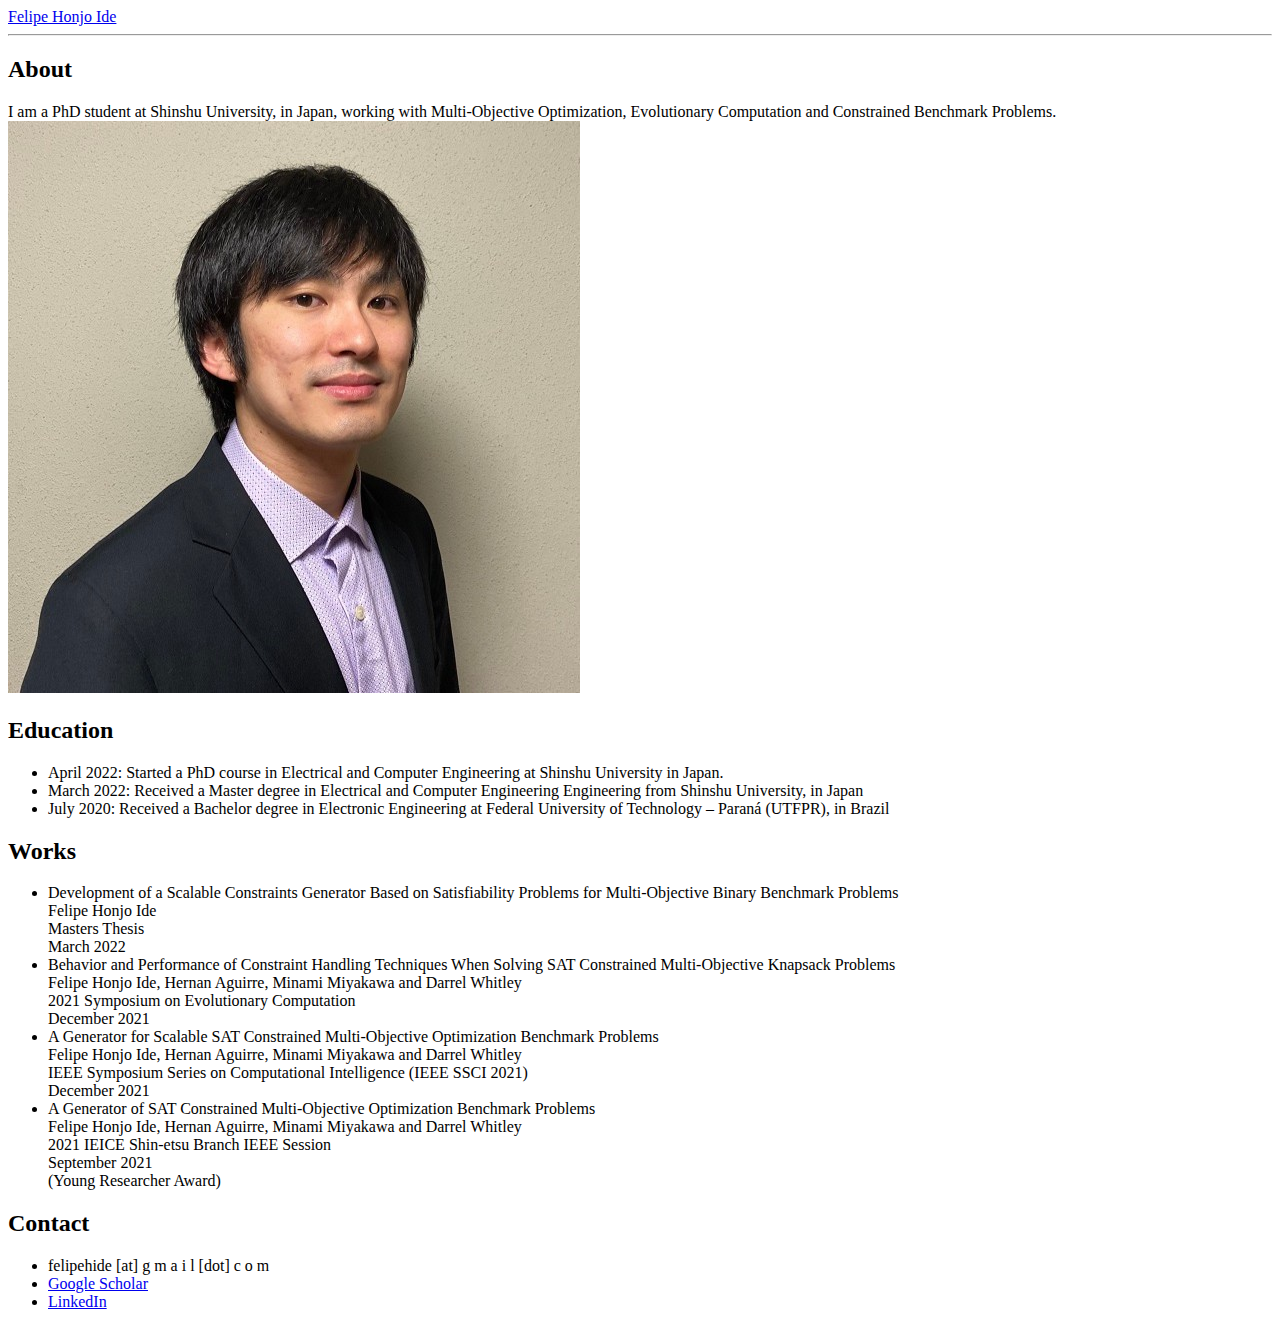
==== index.html @ 749f4091 "Customized Profile" ====
<!DOCTYPE html>
<html lang="en">
<head>
    <title>Felipe Honjo Ide</title>

    <meta charset="utf-8">
    <meta name="viewport" content="width=device-width, initial-scale=1">
    <meta name="keywords" content="blog, accent, , Felipe Honjo Ide">
    <meta name="author" content="">
    <meta name="description" content="">
    
    <link href='https://fonts.googleapis.com/css?family=Open+Sans' rel='stylesheet' type='text/css'>
    <link rel="alternate" type="application/rss+xml" title="Felipe Honjo Ide RSS" href="/feed.xml" />
    <link rel="stylesheet" href="main.scss">

</head>
<body>
    <div class="wrapper">
        <div class="navbar container">
            <a id="author-name" class="alignable pull-left" href="https://felipehide.github.io/">Felipe Honjo Ide</a>
            <!-- <ul class="alignable pull-right navbar-ul"> -->
                        <!-- <li class="alignable pull-right nav-list"><a href="publication">Publication</a>/</li> -->
                        <!-- <li class="alignable pull-right nav-list"><a href="about">About</a>/</li> -->
                        <!-- <li class="alignable pull-right nav-list"><a href="/">Home</a>/</li> -->
            <!-- </ul> -->
        </div>
        <div style="clear:both"></div>
        
        <hr>

        <div class="container content">
        <h2 id="summary">About</h2>
        <div class="about">
            
            
            <div>
                I am a PhD student at Shinshu University, in Japan, working with Multi-Objective Optimization, Evolutionary Computation and Constrained Benchmark Problems.
                <!-- PhD student in Electrical and Computer Engineering at Shinshu University in Japan. <br>
                    Received a Bachelor degree in Electronic Engineering from Federal University of Technology – Paraná (UTFPR), in Brazil <br>
                    Received a Masters degree in Electrical and Computer Engineering Engineering from Shinshu University, in Japan. <br>
                    Studied as an exchange student for one year at Shibaura Institute of Technology, in Japan during the undergraduate course. <br>
                    Working with Multi-Objective Optimization, Evolutionary Computation and Constrained Benchmark Problems. <br> -->
            </div>
                <div><img class="profile-picture" src="profile.jpg" /></div>
        </div>

        <h2 id="news">Education</h2>
            <ul>
                <li>April 2022: Started a PhD course in Electrical and Computer Engineering at Shinshu University in Japan.</li>
                <li>March 2022: Received a Master degree in Electrical and Computer Engineering Engineering from Shinshu University, in Japan</li>
                <li>July 2020: Received a Bachelor degree in Electronic Engineering at Federal University of Technology – Paraná (UTFPR), in Brazil </li>
            </ul>
        <h2 id="news">Works</h2>

        <ul>
            <li>
                Development of a Scalable Constraints Generator Based on Satisfiability Problems for Multi-Objective Binary Benchmark Problems<br>
                Felipe Honjo Ide<br>
                Masters Thesis<br>
                March 2022<br>
            </li>
            <li>
                Behavior and Performance of Constraint Handling Techniques When Solving SAT Constrained Multi-Objective Knapsack Problems<br>
                Felipe Honjo Ide, Hernan Aguirre, Minami Miyakawa and Darrel Whitley<br>
                2021 Symposium on Evolutionary Computation<br>
                December 2021<br>
            </li>
            <li>
                A Generator for Scalable SAT Constrained Multi-Objective Optimization Benchmark Problems<br>
                Felipe Honjo Ide, Hernan Aguirre, Minami Miyakawa and Darrel Whitley<br>
                IEEE Symposium Series on Computational Intelligence (IEEE SSCI 2021)<br>
                December 2021<br>
            </li>
            <li>    
                A Generator of SAT Constrained Multi-Objective Optimization Benchmark Problems<br>
                Felipe Honjo Ide, Hernan Aguirre, Minami Miyakawa and Darrel Whitley<br>
                2021 IEICE Shin-etsu Branch IEEE Session <br>
                September 2021<br>
                (Young Researcher Award)<br>
            </li>
        </ul>

        <h2 id="contact">Contact</h2>

        <ul>
            <li>felipehide [at] g m a i l [dot] c o m</li>
            <li><a href="https://scholar.google.com/citations?user=35aA8fUAAAAJ">Google Scholar</a></li>
            <li><a href="https://www.linkedin.com/in/felipe-honjo-ide-789574168/">LinkedIn</a></li>
        </ul>
        </div>
        
    </div>
      
    <script>
        (function(i,s,o,g,r,a,m){i['GoogleAnalyticsObject']=r;i[r]=i[r]||function(){
        (i[r].q=i[r].q||[]).push(arguments)},i[r].l=1*new Date();a=s.createElement(o),
        m=s.getElementsByTagName(o)[0];a.async=1;a.src=g;m.parentNode.insertBefore(a,m)
        })(window,document,'script','//www.google-analytics.com/analytics.js','ga');
        ga('create', 'UA-76569933-2', 'auto');
        ga('send', 'pageview');
    </script>
</body>
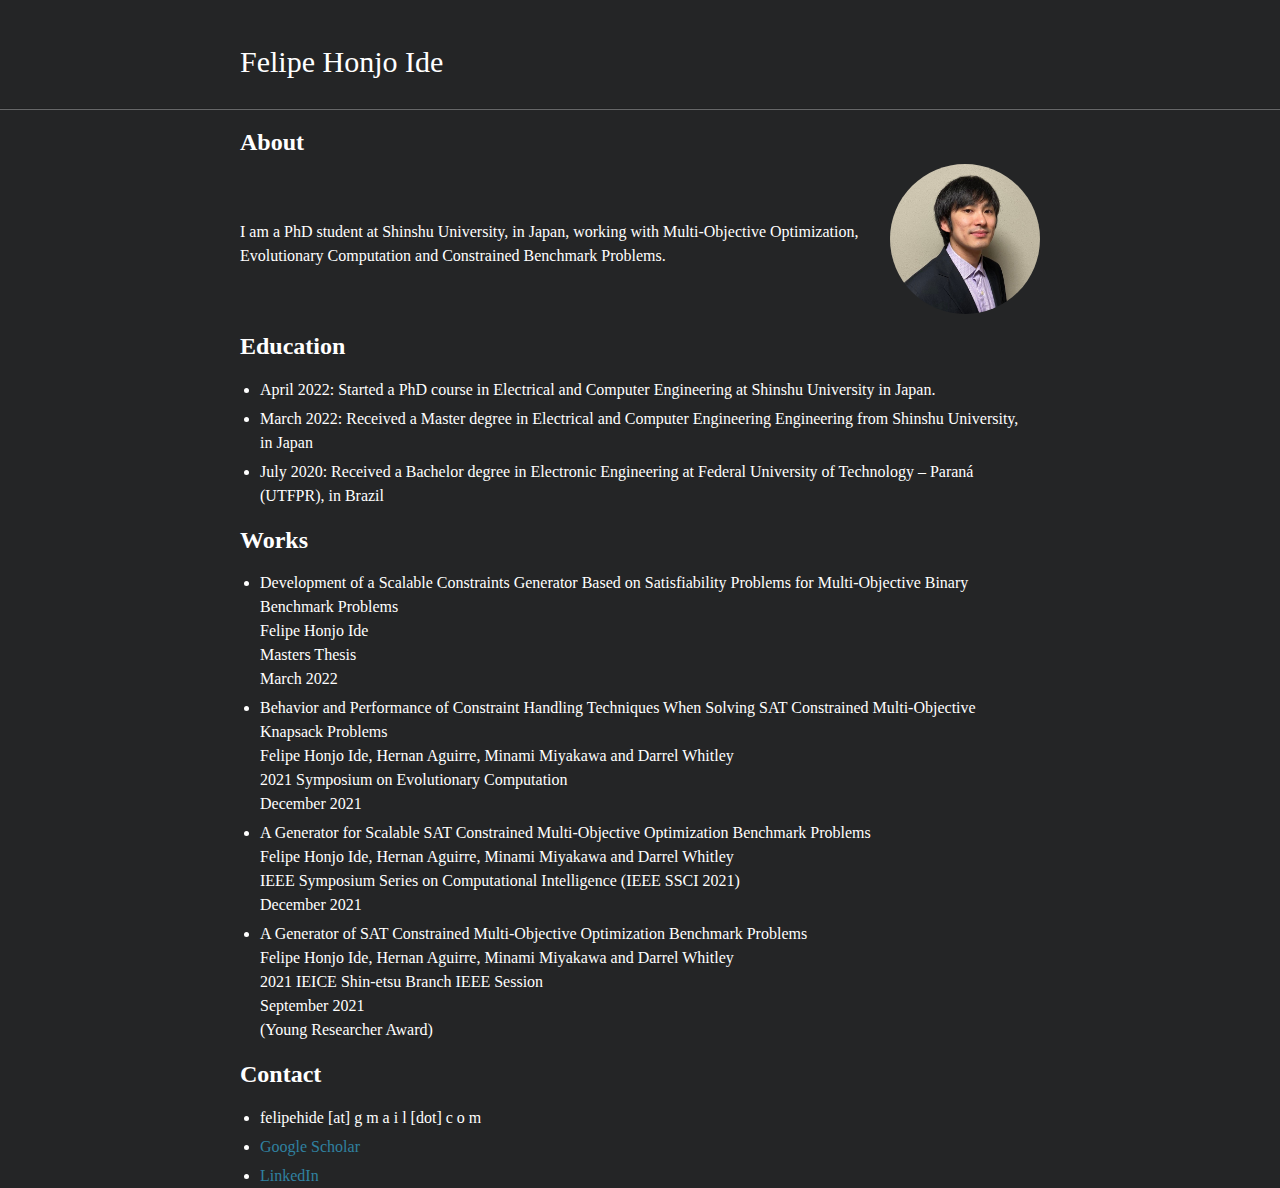
==== commit 0b53ddaa: "Compiled sass" ====
--- a/index.html
+++ b/index.html
@@ -11,7 +11,8 @@
     
     <link href='https://fonts.googleapis.com/css?family=Open+Sans' rel='stylesheet' type='text/css'>
     <link rel="alternate" type="application/rss+xml" title="Felipe Honjo Ide RSS" href="/feed.xml" />
-    <link rel="stylesheet" href="main.scss">
+    <!-- <link rel="stylesheet" href="https://felipehide.github.io//css/main.scss"> -->
+    <link rel="stylesheet" href="css/main.css">
 
 </head>
 <body>
--- a/css/main.css
+++ b/css/main.css
@@ -0,0 +1,344 @@
+/*
+ * Customization Variables
+ */
+/*
+ * Build Variables, don't touch
+ */
+/*
+ * Customization Variables
+ */
+/*
+ * Build Variables, don't touch
+ */
+/*
+ * Basic
+ */
+html {
+  height: 100%;
+  margin: 0;
+  padding: 0;
+}
+
+body {
+  margin: 0;
+  height: 100%;
+  background-color: #242526;
+  color: #FFFFFF;
+  line-height: 24px;
+}
+
+a {
+  text-decoration: none;
+  color: #3081a0;
+}
+
+a:hover {
+  text-decoration: underline;
+}
+
+hr {
+  border: 0;
+  height: 0;
+  border-top: 1px solid rgba(0, 0, 0, 0.1);
+  border-bottom: 1px solid rgba(255, 255, 255, 0.3);
+}
+
+/*
+ * Navbar
+ */
+#author-name {
+  font-size: 30px;
+  color: #FFFFFF;
+  display: inline-block;
+}
+
+.navbar {
+  padding: 50px 0 50px 0;
+}
+
+.navbar-ul {
+  display: inline-block;
+  margin: 0;
+  padding: 5px 0 5px 0;
+  margin-left: 20px;
+}
+
+.nav-list {
+  list-style-type: none;
+  margin: 0 5px 0 10px;
+}
+
+.alignable, .pull-right, .pull-left {
+  display: inline-block;
+}
+
+.pull-left {
+  float: left;
+}
+
+.pull-right {
+  float: right;
+}
+
+.profile-picture {
+  height: 150px;
+  width: 150px;
+  position: relative;
+  margin: -10px 0 0 15px;
+  float: right;
+  border-radius: 50%;
+}
+p .profile-picture {
+  padding: 0;
+  margin: 0;
+}
+@media (max-width: 480px) {
+  .profile-picture img {
+    margin-top: -5px;
+  }
+}
+
+/* Divs */
+.container {
+  max-width: 800px;
+  margin: auto;
+}
+
+.wrapper {
+  min-height: 100%;
+}
+
+.about {
+  display: flex;
+  align-items: center;
+  justify-content: center;
+}
+
+/* Mobile */
+@media (max-width: 800px) {
+  .container {
+    max-width: 600px;
+    transition: 0.3s ease all;
+  }
+}
+@media (max-width: 650px) {
+  .container {
+    max-width: 83%;
+  }
+
+  .navbar-ul {
+    margin-top: 5px;
+  }
+}
+@media (max-width: 580px) {
+  #author-name {
+    display: inline-block;
+  }
+}
+/*
+ * Customization Variables
+ */
+/*
+ * Build Variables, don't touch
+ */
+.content a:hover {
+  text-decoration: underline;
+}
+.content ol {
+  counter-reset: list;
+}
+.content ol > li {
+  list-style-position: none;
+  position: relative;
+  list-style: none;
+  margin-top: 5px;
+  margin-bottom: 5px;
+}
+.content ul > li {
+  margin: 5px 0 5px 0;
+}
+.content ul {
+  padding: 0 20px 0 20px;
+}
+.content ol {
+  padding: 0 30px 0 30px;
+}
+.content ol > li:before {
+  content: "[" counter(list, decimal) "] ";
+  counter-increment: list;
+  position: absolute;
+  left: -30px;
+}
+.content blockquote {
+  border-left: 5px solid #333333;
+  margin: 20px 0 20px 0;
+  padding: 2px 8px 2px 8px;
+  font-style: italic;
+}
+.content .profile-picture {
+  height: 150px;
+  width: 150px;
+  position: relative;
+  margin: -10px 0 0 15px;
+  float: right;
+  border-radius: 50%;
+}
+p .content .profile-picture {
+  padding: 0;
+  margin: 0;
+}
+@media (max-width: 480px) {
+  .content .profile-picture img {
+    margin-top: -5px;
+  }
+}
+.content img {
+  text-align: center;
+  width: 100%;
+}
+
+table {
+  margin: 15px 0;
+  border-collapse: collapse;
+  width: 100%;
+  padding: 0;
+}
+
+table tr {
+  border-top: 1px solid #cccccc;
+  background-color: white;
+  margin: 0;
+  padding: 0;
+}
+
+table tr:nth-child(2n) {
+  background-color: #f8f8f8;
+}
+
+table tr th {
+  font-weight: bold;
+  border: 1px solid #cccccc;
+  text-align: left;
+  margin: 0;
+  padding: 6px 13px;
+}
+
+table tr td {
+  border: 1px solid #cccccc;
+  text-align: left;
+  margin: 0;
+  padding: 6px 13px;
+}
+
+table tr th :first-child, table tr td :first-child {
+  margin: 0;
+}
+
+table tr th :last-child, table tr td :last-child {
+  margin: 0;
+}
+
+/*
+ * Customization Variables
+ */
+/*
+ * Build Variables, don't touch
+ */
+.content a:hover {
+  text-decoration: underline;
+}
+.content ol {
+  counter-reset: list;
+}
+.content ol > li {
+  list-style-position: none;
+  position: relative;
+  list-style: none;
+  margin-top: 5px;
+  margin-bottom: 5px;
+}
+.content ul > li {
+  margin: 5px 0 5px 0;
+}
+.content ul {
+  padding: 0 20px 0 20px;
+}
+.content ol {
+  padding: 0 30px 0 30px;
+}
+.content ol > li:before {
+  content: "[" counter(list, decimal) "] ";
+  counter-increment: list;
+  position: absolute;
+  left: -30px;
+}
+.content blockquote {
+  border-left: 5px solid #333333;
+  margin: 20px 0 20px 0;
+  padding: 2px 8px 2px 8px;
+  font-style: italic;
+}
+.content .profile-picture {
+  height: 150px;
+  width: 150px;
+  position: relative;
+  margin: -10px 0 0 15px;
+  float: right;
+  border-radius: 50%;
+}
+p .content .profile-picture {
+  padding: 0;
+  margin: 0;
+}
+@media (max-width: 480px) {
+  .content .profile-picture img {
+    margin-top: -5px;
+  }
+}
+.content img {
+  text-align: center;
+  width: 100%;
+}
+
+table {
+  margin: 15px 0;
+  border-collapse: collapse;
+  width: 100%;
+  padding: 0;
+}
+
+table tr {
+  border-top: 1px solid #cccccc;
+  background-color: white;
+  margin: 0;
+  padding: 0;
+}
+
+table tr:nth-child(2n) {
+  background-color: #f8f8f8;
+}
+
+table tr th {
+  font-weight: bold;
+  border: 1px solid #cccccc;
+  text-align: left;
+  margin: 0;
+  padding: 6px 13px;
+}
+
+table tr td {
+  border: 1px solid #cccccc;
+  text-align: left;
+  margin: 0;
+  padding: 6px 13px;
+}
+
+table tr th :first-child, table tr td :first-child {
+  margin: 0;
+}
+
+table tr th :last-child, table tr td :last-child {
+  margin: 0;
+}
+
+/*# sourceMappingURL=main.css.map */
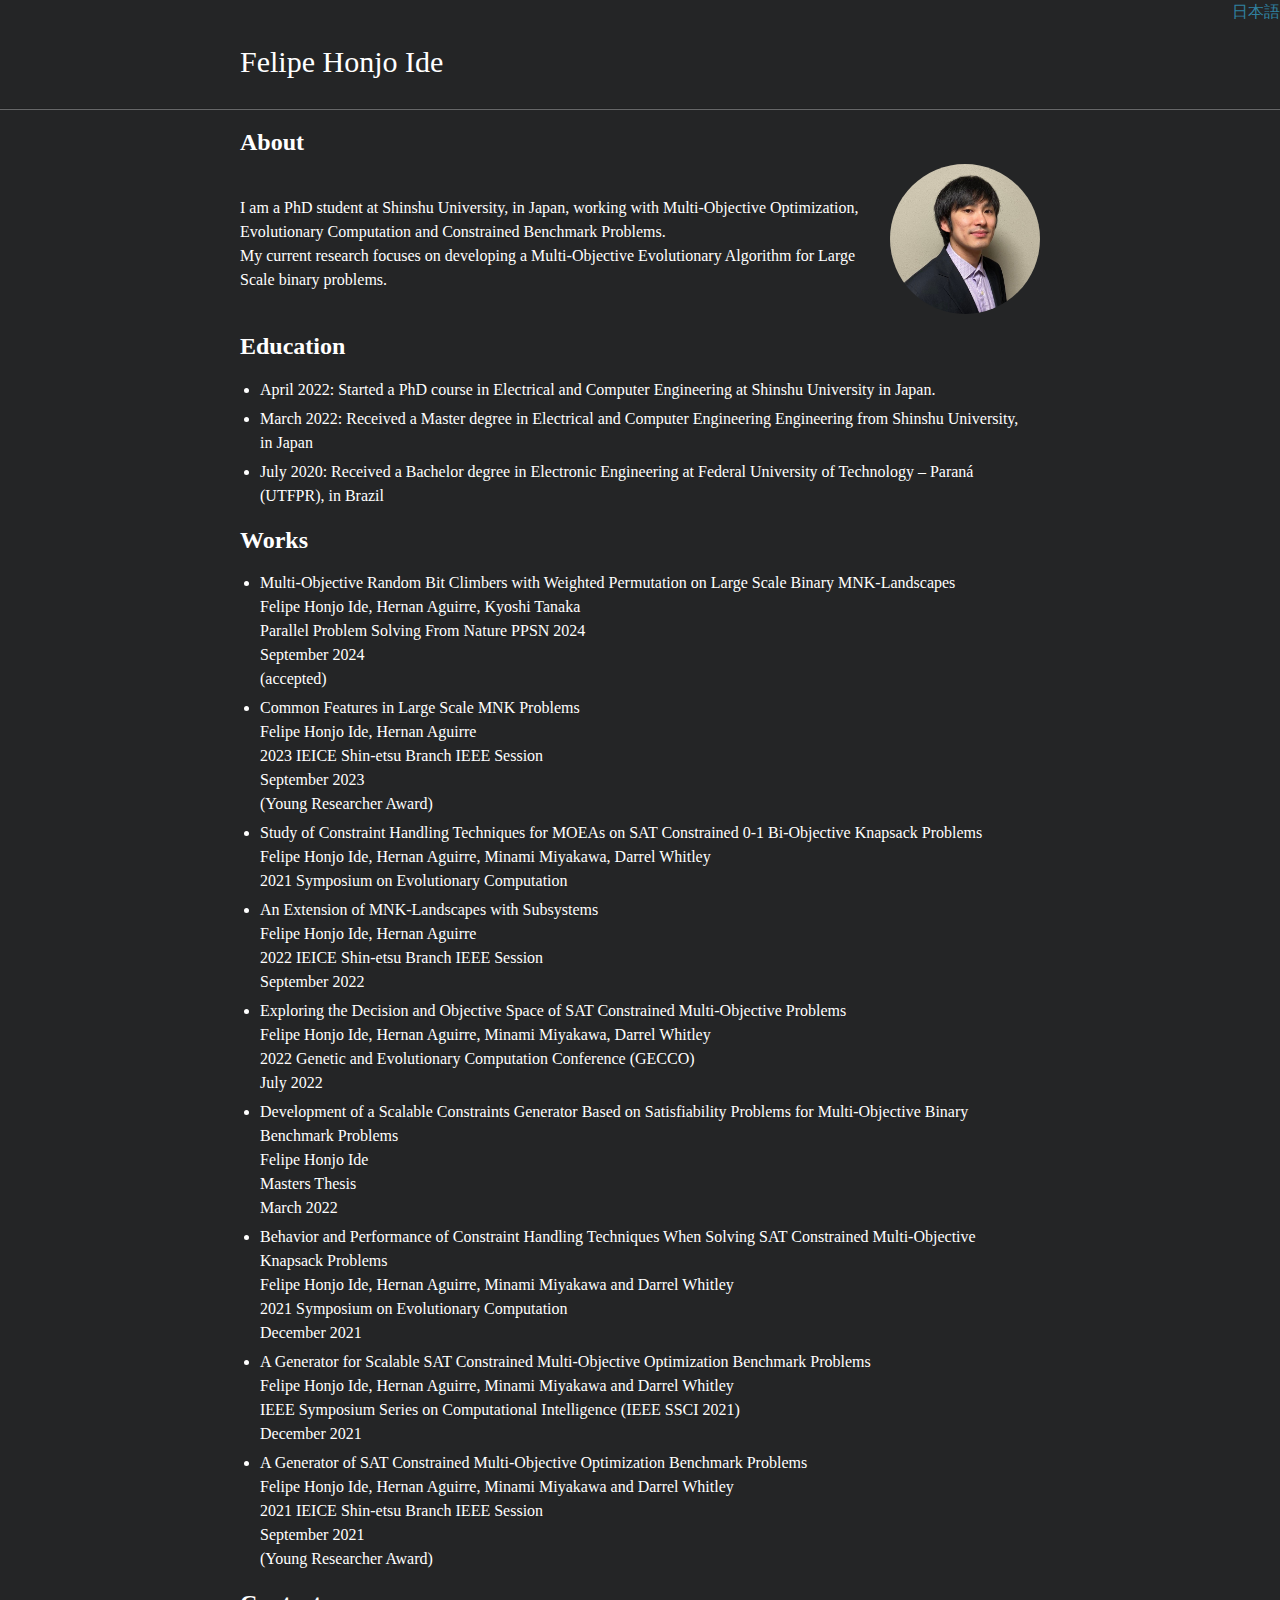
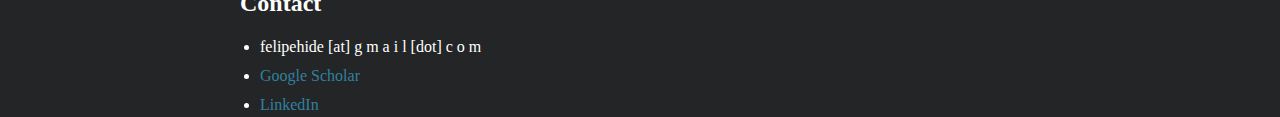
==== commit d229c93b: "add ppsn" ====
--- a/index.html
+++ b/index.html
@@ -17,6 +17,9 @@
 </head>
 <body>
     <div class="wrapper">
+        <div style="position: absolute; top: 0; right: 0; width: 100px; text-align:right;">
+            <a href="https://felipehide.github.io/jp">日本語</a>
+        </div>
         <div class="navbar container">
             <a id="author-name" class="alignable pull-left" href="https://felipehide.github.io/">Felipe Honjo Ide</a>
             <!-- <ul class="alignable pull-right navbar-ul"> -->
@@ -35,7 +38,11 @@
             
             
             <div>
-                I am a PhD student at Shinshu University, in Japan, working with Multi-Objective Optimization, Evolutionary Computation and Constrained Benchmark Problems.
+                I am a PhD student at Shinshu University, in Japan, working with Multi-Objective Optimization, Evolutionary Computation and Constrained Benchmark Problems. 
+                <br>
+                My current research focuses on developing a Multi-Objective Evolutionary Algorithm for Large Scale binary problems.
+                <!-- <br> -->
+                <!-- My topics of interest are in Multi-Objective Optimization, Evolutionary Computation, Constrained Benchmark Problems, Machine Learning,  -->
                 <!-- PhD student in Electrical and Computer Engineering at Shinshu University in Japan. <br>
                     Received a Bachelor degree in Electronic Engineering from Federal University of Technology – Paraná (UTFPR), in Brazil <br>
                     Received a Masters degree in Electrical and Computer Engineering Engineering from Shinshu University, in Japan. <br>
@@ -52,8 +59,38 @@
                 <li>July 2020: Received a Bachelor degree in Electronic Engineering at Federal University of Technology – Paraná (UTFPR), in Brazil </li>
             </ul>
         <h2 id="news">Works</h2>
-
         <ul>
+            <li>
+                Multi-Objective Random Bit Climbers with Weighted Permutation on Large Scale Binary MNK-Landscapes<br>
+                Felipe Honjo Ide, Hernan Aguirre, Kyoshi Tanaka<br>
+                Parallel Problem Solving From Nature PPSN 2024<br>
+                September 2024<br>
+                (accepted)<br>
+            </li>
+            <li>
+                Common Features in Large Scale MNK Problems<br>
+                Felipe Honjo Ide, Hernan Aguirre<br>
+                2023 IEICE Shin-etsu Branch IEEE Session <br>
+                September 2023<br>
+                (Young Researcher Award)<br>
+            </li>
+            <li>
+                Study of Constraint Handling Techniques for MOEAs on SAT Constrained 0-1 Bi-Objective Knapsack Problems<br>
+                Felipe Honjo Ide, Hernan Aguirre, Minami Miyakawa, Darrel Whitley<br>
+                2021 Symposium on Evolutionary Computation<br>
+            </li>
+            <li>
+                An Extension of MNK-Landscapes with Subsystems<br>
+                Felipe Honjo Ide, Hernan Aguirre<br>
+                2022 IEICE Shin-etsu Branch IEEE Session<br>
+                September 2022<br>
+            </li>
+            <li>
+                Exploring the Decision and Objective Space of SAT Constrained Multi-Objective Problems<br>
+                Felipe Honjo Ide, Hernan Aguirre, Minami Miyakawa, Darrel Whitley<br>
+                2022 Genetic and Evolutionary Computation Conference (GECCO)<br>
+                July 2022<br>
+            </li>
             <li>
                 Development of a Scalable Constraints Generator Based on Satisfiability Problems for Multi-Objective Binary Benchmark Problems<br>
                 Felipe Honjo Ide<br>
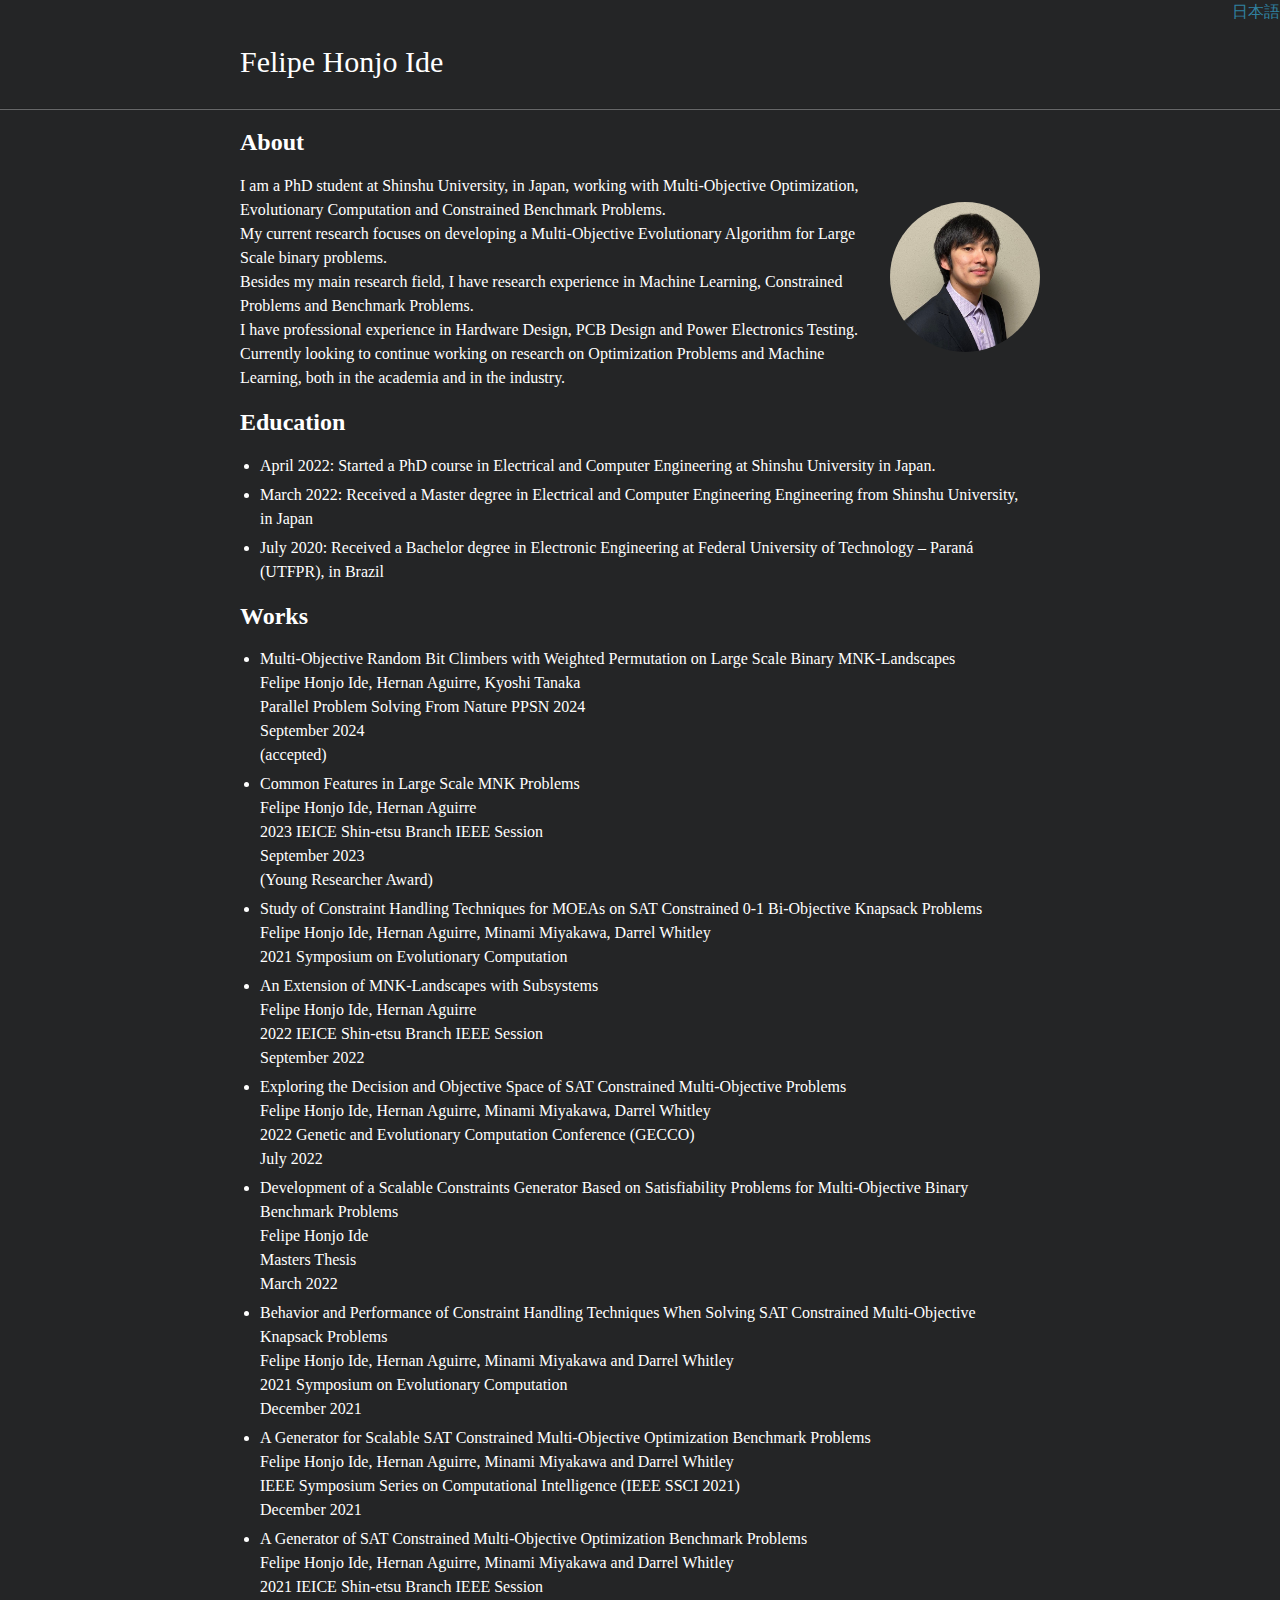
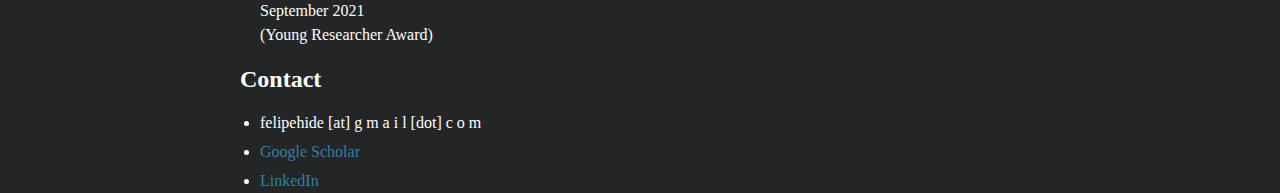
==== commit c3e34b21: "update intro" ====
--- a/index.html
+++ b/index.html
@@ -41,6 +41,12 @@
                 I am a PhD student at Shinshu University, in Japan, working with Multi-Objective Optimization, Evolutionary Computation and Constrained Benchmark Problems. 
                 <br>
                 My current research focuses on developing a Multi-Objective Evolutionary Algorithm for Large Scale binary problems.
+                <br> 
+                Besides my main research field, I have research experience in Machine Learning, Constrained Problems and Benchmark Problems.
+                <br>
+                I have professional experience in Hardware Design, PCB Design and Power Electronics Testing.
+                <br>
+                Currently looking to continue working on research on Optimization Problems and Machine Learning, both in the academia and in the industry.
                 <!-- <br> -->
                 <!-- My topics of interest are in Multi-Objective Optimization, Evolutionary Computation, Constrained Benchmark Problems, Machine Learning,  -->
                 <!-- PhD student in Electrical and Computer Engineering at Shinshu University in Japan. <br>
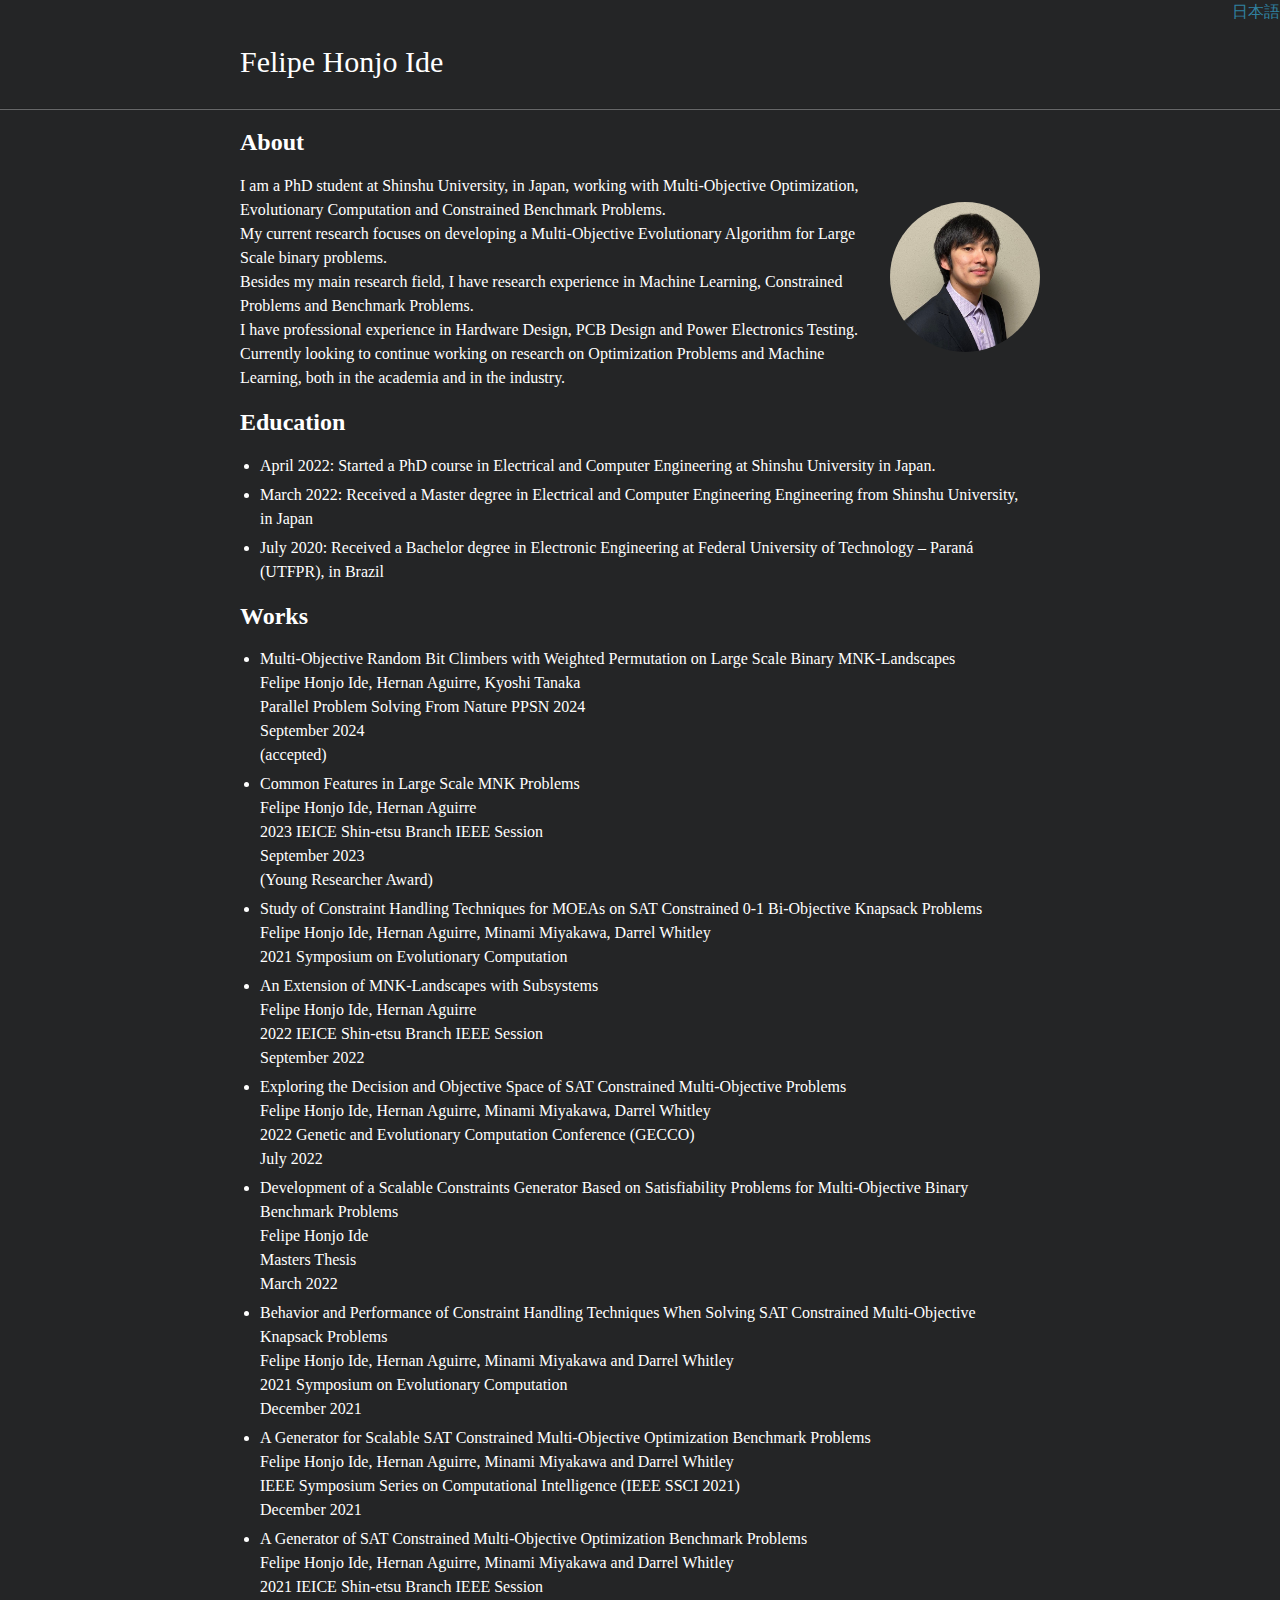
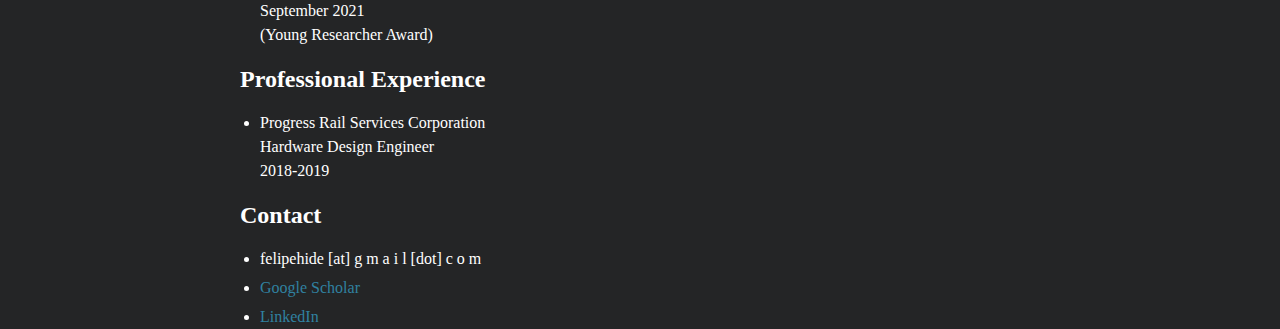
==== commit af930c67: "update professional experience" ====
--- a/index.html
+++ b/index.html
@@ -64,7 +64,7 @@
                 <li>March 2022: Received a Master degree in Electrical and Computer Engineering Engineering from Shinshu University, in Japan</li>
                 <li>July 2020: Received a Bachelor degree in Electronic Engineering at Federal University of Technology – Paraná (UTFPR), in Brazil </li>
             </ul>
-        <h2 id="news">Works</h2>
+        <h2 id="papers">Works</h2>
         <ul>
             <li>
                 Multi-Objective Random Bit Climbers with Weighted Permutation on Large Scale Binary MNK-Landscapes<br>
@@ -124,6 +124,15 @@
             </li>
         </ul>
 
+        <h2 id="work">Professional Experience</h2>
+        <ul>
+            <li>
+                Progress Rail Services Corporation<br>
+                Hardware Design Engineer<br>
+                2018-2019
+            </li>
+        </ul>
+
         <h2 id="contact">Contact</h2>
 
         <ul>
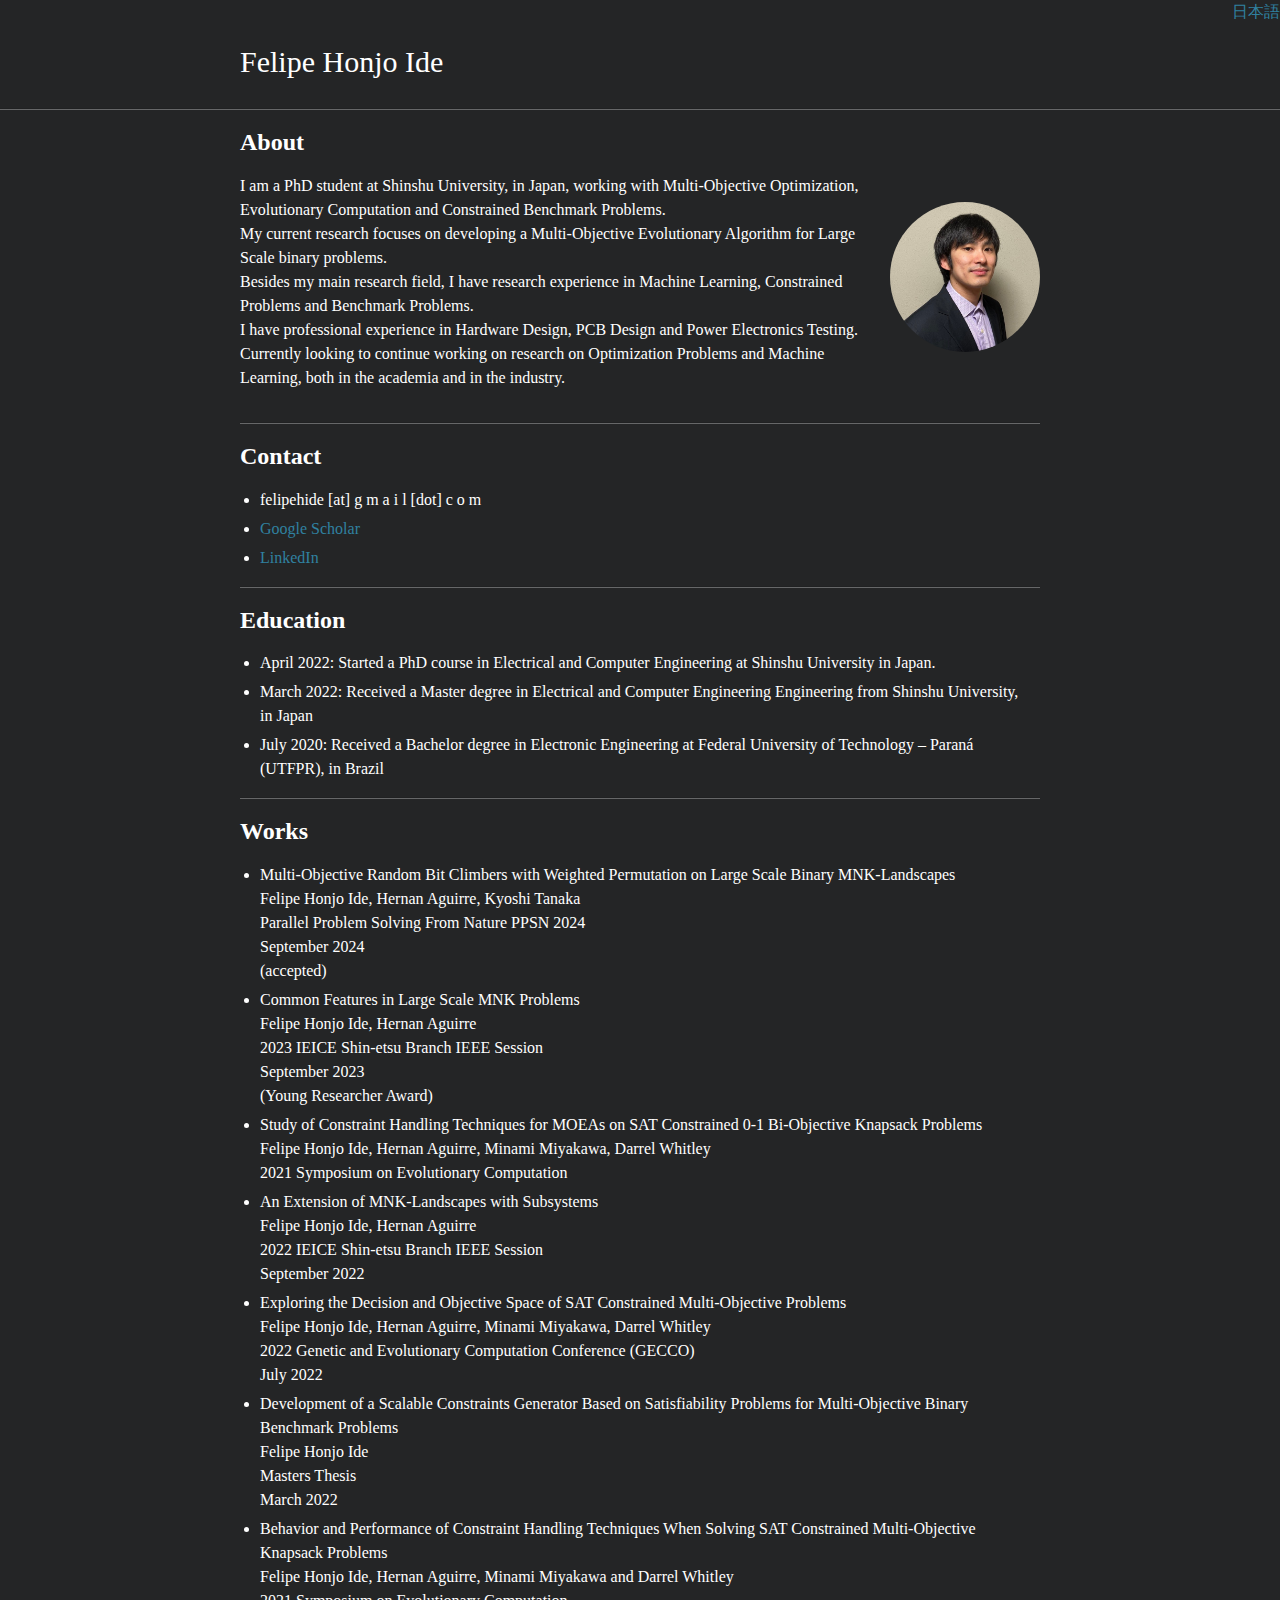
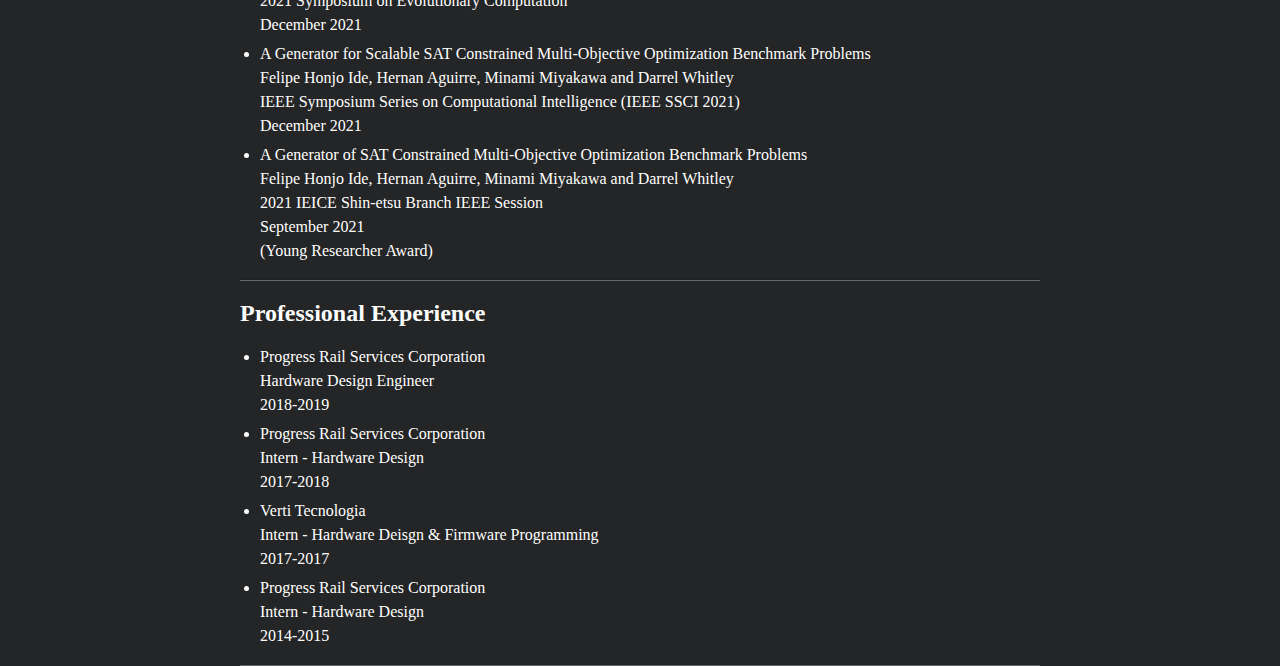
==== commit aba74f22: "update professional experience and styling" ====
--- a/index.html
+++ b/index.html
@@ -57,13 +57,22 @@
             </div>
                 <div><img class="profile-picture" src="profile.jpg" /></div>
         </div>
-
+        <br>
+        <hr>
+        <h2 id="contact">Contact</h2>
+        <ul>
+            <li>felipehide [at] g m a i l [dot] c o m</li>
+            <li><a href="https://scholar.google.com/citations?user=35aA8fUAAAAJ">Google Scholar</a></li>
+            <li><a href="https://www.linkedin.com/in/felipe-honjo-ide-789574168/">LinkedIn</a></li>
+        </ul>
+        <hr>
         <h2 id="news">Education</h2>
             <ul>
                 <li>April 2022: Started a PhD course in Electrical and Computer Engineering at Shinshu University in Japan.</li>
                 <li>March 2022: Received a Master degree in Electrical and Computer Engineering Engineering from Shinshu University, in Japan</li>
                 <li>July 2020: Received a Bachelor degree in Electronic Engineering at Federal University of Technology – Paraná (UTFPR), in Brazil </li>
             </ul>
+        <hr>
         <h2 id="papers">Works</h2>
         <ul>
             <li>
@@ -123,7 +132,7 @@
                 (Young Researcher Award)<br>
             </li>
         </ul>
-
+        <hr>
         <h2 id="work">Professional Experience</h2>
         <ul>
             <li>
@@ -131,16 +140,24 @@
                 Hardware Design Engineer<br>
                 2018-2019
             </li>
+            <li>
+                Progress Rail Services Corporation<br>
+                Intern - Hardware Design<br>
+                2017-2018
+            </li>
+            <li>
+                Verti Tecnologia<br>
+                Intern - Hardware Deisgn & Firmware Programming<br>
+                2017-2017
+            </li>
+            <li>
+                Progress Rail Services Corporation<br>
+                Intern - Hardware Design<br>
+                2014-2015
+            </li>
         </ul>
-
-        <h2 id="contact">Contact</h2>
-
-        <ul>
-            <li>felipehide [at] g m a i l [dot] c o m</li>
-            <li><a href="https://scholar.google.com/citations?user=35aA8fUAAAAJ">Google Scholar</a></li>
-            <li><a href="https://www.linkedin.com/in/felipe-honjo-ide-789574168/">LinkedIn</a></li>
-        </ul>
-        </div>
+        <hr>
+    </div>
         
     </div>
       
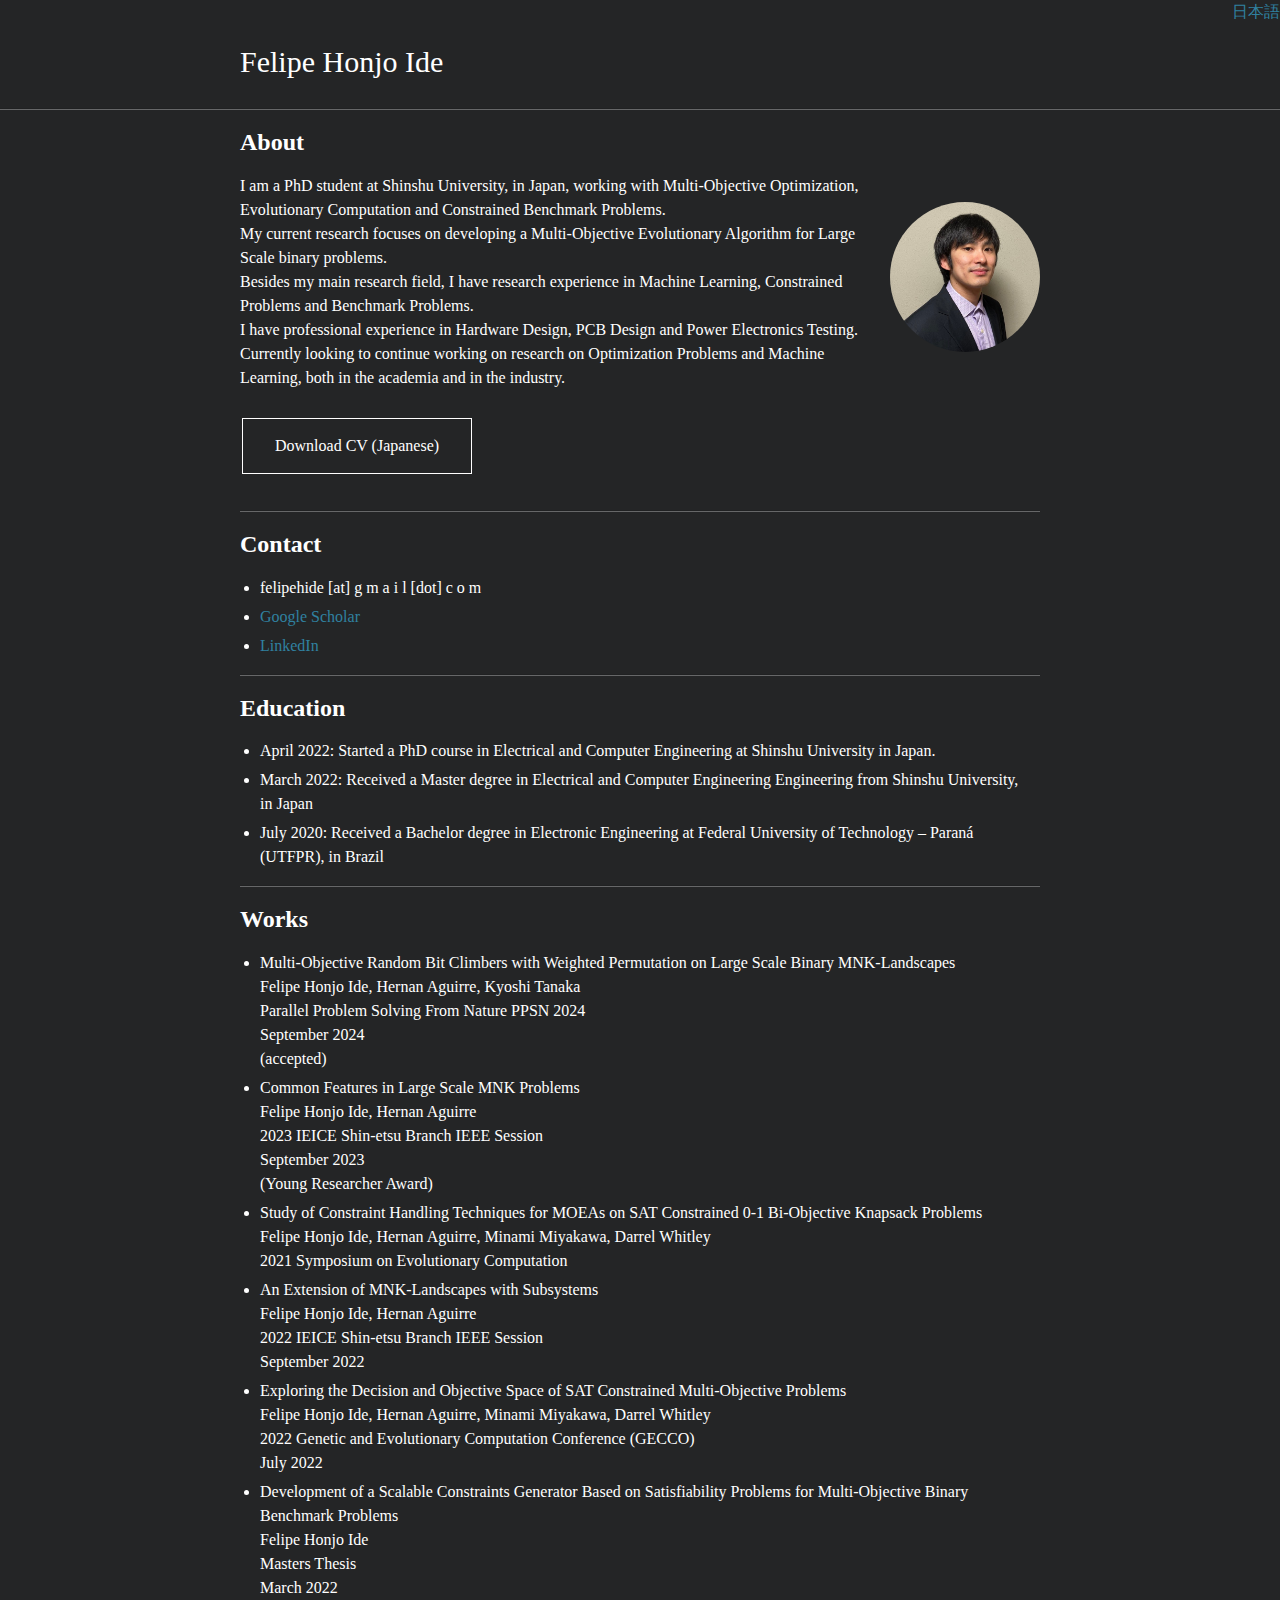
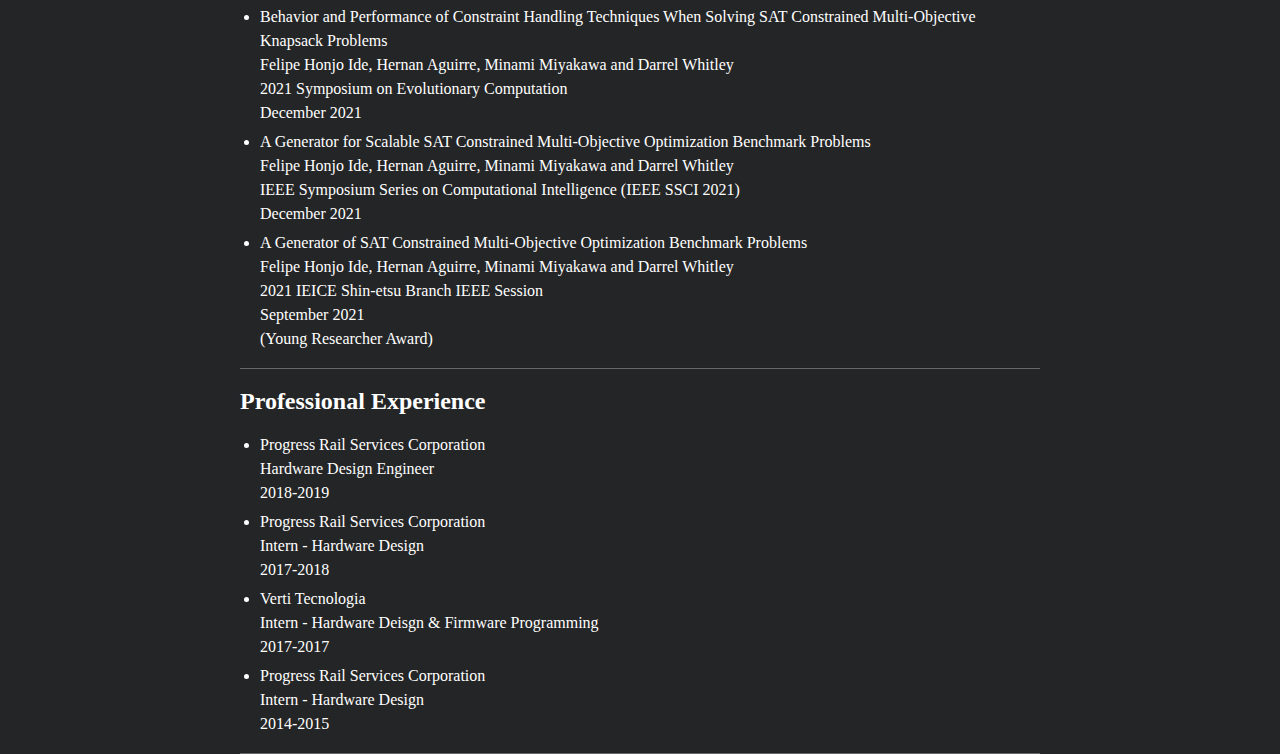
==== commit 5117646a: "add CV button" ====
--- a/index.html
+++ b/index.html
@@ -13,6 +13,22 @@
     <link rel="alternate" type="application/rss+xml" title="Felipe Honjo Ide RSS" href="/feed.xml" />
     <!-- <link rel="stylesheet" href="https://felipehide.github.io//css/main.scss"> -->
     <link rel="stylesheet" href="css/main.css">
+
+    <style>
+
+        a.button {
+            background-color: #242526;
+            border: 1px solid white;
+            color: white;
+            padding: 15px 32px;
+            text-align: center;
+            text-decoration: none;
+            display: inline-block;
+            font-size: 16px;
+            margin: 4px 2px;
+            cursor: pointer;
+        }
+    </style>
 
 </head>
 <body>
@@ -57,6 +73,12 @@
             </div>
                 <div><img class="profile-picture" src="profile.jpg" /></div>
         </div>
+        <br>
+        <a class="button" href="resume_jap.pdf">Download CV (Japanese)</a>
+        <!-- <form action="resume_jap.pdf">
+            <input type="submit" value="Download CV" />
+        </form> -->
+        <br>
         <br>
         <hr>
         <h2 id="contact">Contact</h2>
